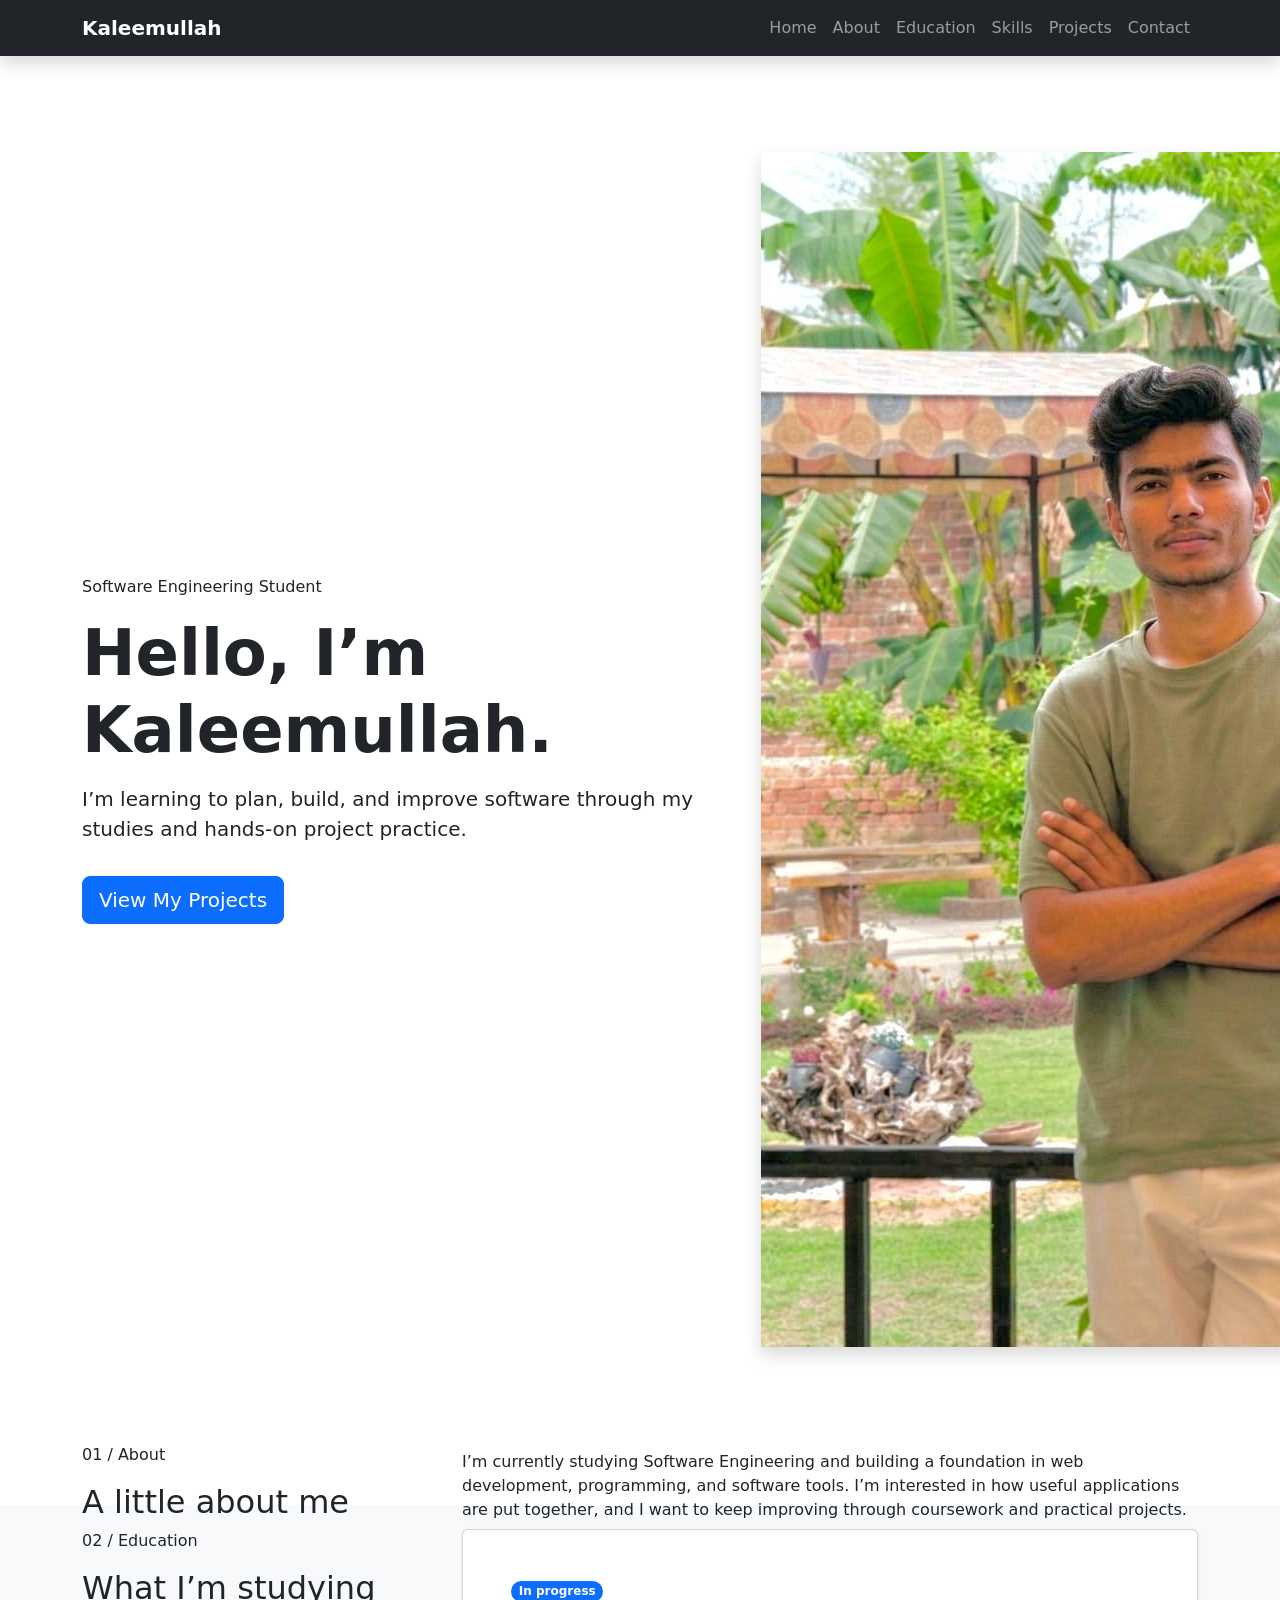
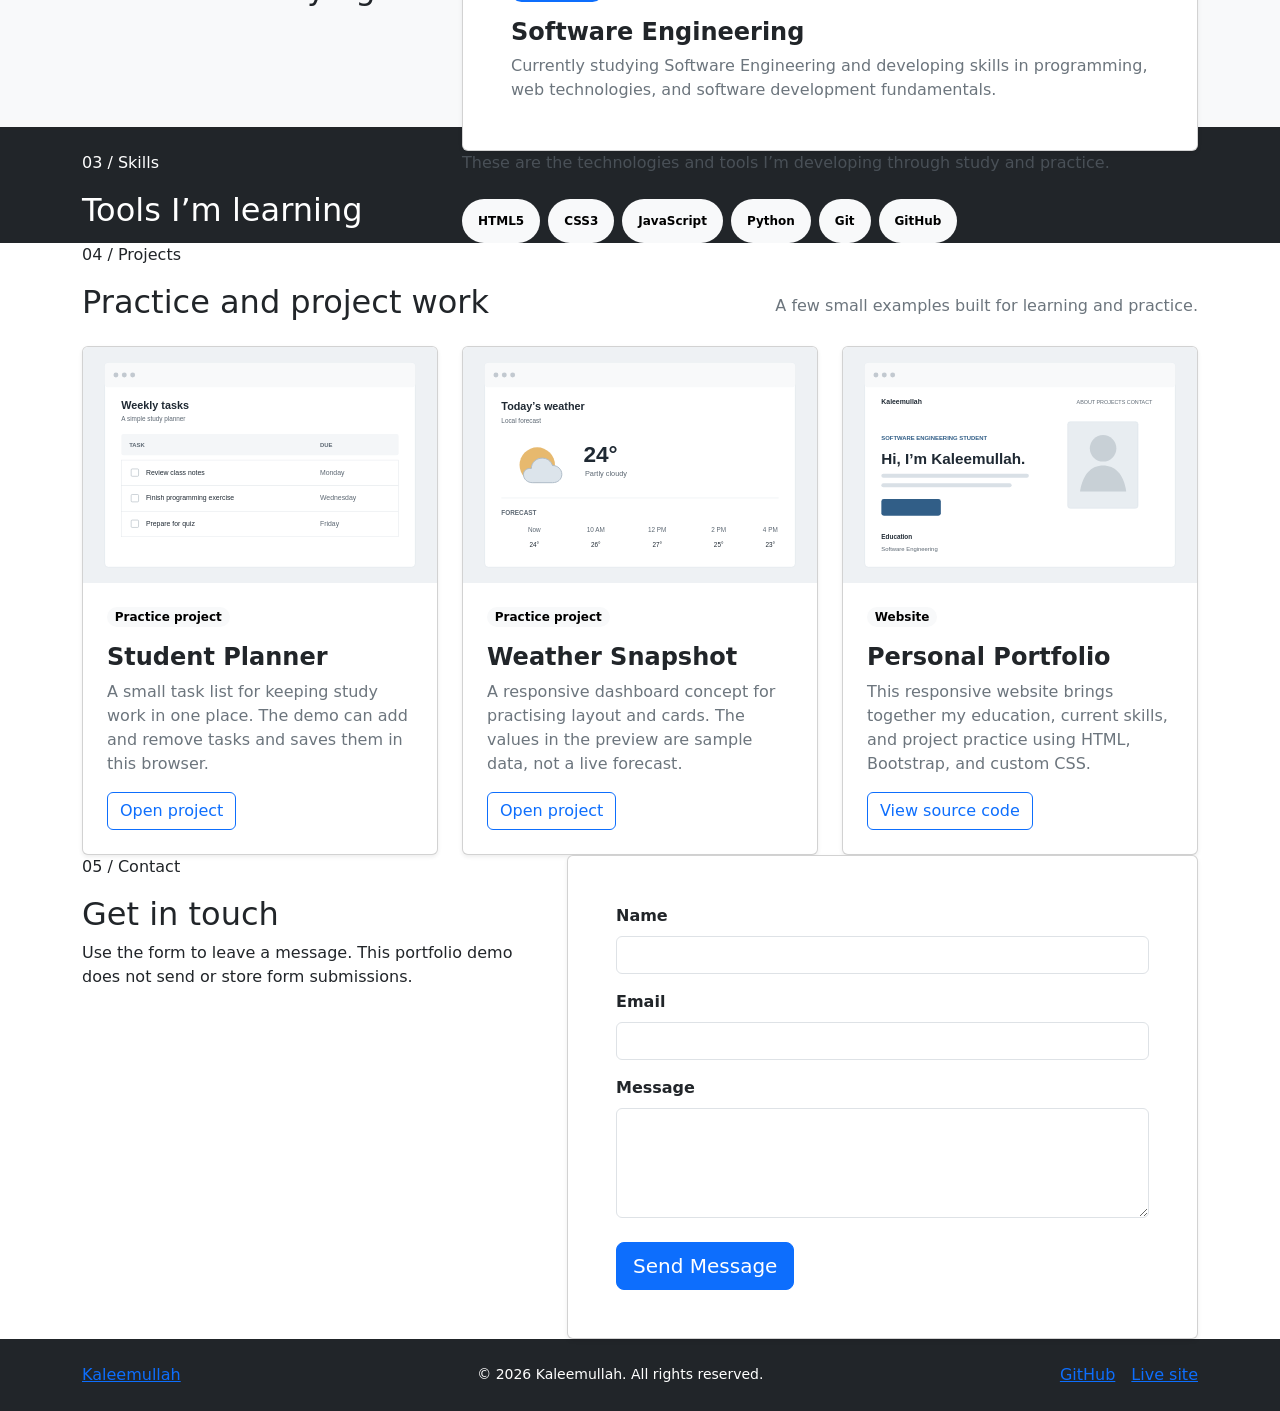
==== index.html @ e6ed37f3 "Add portfolio structure and personal project images" ====
<!doctype html>
<html lang="en">
<head>
  <meta charset="utf-8">
  <meta name="viewport" content="width=device-width, initial-scale=1">
  <meta name="theme-color" content="#101820">
  <meta name="description" content="Kaleemullah's personal portfolio as a Software Engineering student.">
  <title>Kaleemullah | Software Engineering Student</title>
  <link href="https://cdn.jsdelivr.net/npm/bootstrap@5.3.8/dist/css/bootstrap.min.css" rel="stylesheet" integrity="sha384-sRIl4kxILFvY47J16cr9ZwB07vP4J8+LH7qKQnuqkuIAvNWLzeN8tE5YBujZqJLB" crossorigin="anonymous">
  <link rel="stylesheet" href="style.css">
</head>
<body>
  <header id="home">
    <nav class="navbar navbar-expand-lg navbar-dark bg-dark sticky-top shadow" aria-label="Main navigation">
      <div class="container">
        <a class="navbar-brand fw-bold" href="#home">Kaleemullah</a>
        <button class="navbar-toggler" type="button" data-bs-toggle="collapse" data-bs-target="#portfolioNav" aria-controls="portfolioNav" aria-expanded="false" aria-label="Toggle navigation">
          <span class="navbar-toggler-icon"></span>
        </button>
        <div class="collapse navbar-collapse" id="portfolioNav">
          <ul class="navbar-nav ms-auto align-items-lg-center">
            <li class="nav-item"><a class="nav-link" href="#home">Home</a></li>
            <li class="nav-item"><a class="nav-link" href="#about">About</a></li>
            <li class="nav-item"><a class="nav-link" href="#education">Education</a></li>
            <li class="nav-item"><a class="nav-link" href="#skills">Skills</a></li>
            <li class="nav-item"><a class="nav-link" href="#projects">Projects</a></li>
            <li class="nav-item"><a class="nav-link" href="#contact">Contact</a></li>
          </ul>
        </div>
      </div>
    </nav>
  </header>

  <main>
    <section class="hero-section py-5">
      <div class="container py-lg-5">
        <div class="row align-items-center g-5">
          <div class="col-lg-7 order-2 order-lg-1">
            <p class="eyebrow mb-3">Software Engineering Student</p>
            <h1 class="display-3 fw-bold mb-3">Hello, I’m<br><span class="accent-text">Kaleemullah.</span></h1>
            <p class="lead hero-copy">I’m learning to plan, build, and improve software through my studies and hands-on project practice.</p>
            <a class="btn btn-primary btn-lg mt-3 hero-button" href="#projects">View My Projects</a>
          </div>
          <div class="col-lg-5 order-1 order-lg-2 text-center">
            <img class="profile-photo shadow" src="images/kaleemullah-profile.jpg" alt="Kaleemullah standing outdoors">
          </div>
        </div>
      </div>
    </section>

    <section class="page-section bg-white" id="about">
      <div class="container">
        <div class="row align-items-center g-4">
          <div class="col-lg-4">
            <p class="eyebrow">01 / About</p>
            <h2 class="section-title">A little about me</h2>
          </div>
          <div class="col-lg-8">
            <p class="section-copy mb-0">I’m currently studying Software Engineering and building a foundation in web development, programming, and software tools. I’m interested in how useful applications are put together, and I want to keep improving through coursework and practical projects.</p>
          </div>
        </div>
      </div>
    </section>

    <section class="page-section bg-light" id="education">
      <div class="container">
        <div class="row g-4 align-items-start">
          <div class="col-lg-4">
            <p class="eyebrow">02 / Education</p>
            <h2 class="section-title">What I’m studying</h2>
          </div>
          <div class="col-lg-8">
            <article class="card info-card shadow-sm">
              <div class="card-body p-4 p-md-5">
                <span class="badge rounded-pill text-bg-primary mb-3">In progress</span>
                <h3 class="h4 fw-bold">Software Engineering</h3>
                <p class="text-secondary mb-0">Currently studying Software Engineering and developing skills in programming, web technologies, and software development fundamentals.</p>
              </div>
            </article>
          </div>
        </div>
      </div>
    </section>

    <section class="page-section bg-dark text-white" id="skills">
      <div class="container">
        <div class="row g-4">
          <div class="col-lg-4">
            <p class="eyebrow">03 / Skills</p>
            <h2 class="section-title">Tools I’m learning</h2>
          </div>
          <div class="col-lg-8">
            <p class="section-copy text-light-emphasis mb-4">These are the technologies and tools I’m developing through study and practice.</p>
            <div class="d-flex flex-wrap gap-2 skill-list" aria-label="Technical skills">
              <span class="badge rounded-pill text-bg-light p-3">HTML5</span>
              <span class="badge rounded-pill text-bg-light p-3">CSS3</span>
              <span class="badge rounded-pill text-bg-light p-3">JavaScript</span>
              <span class="badge rounded-pill text-bg-light p-3">Python</span>
              <span class="badge rounded-pill text-bg-light p-3">Git</span>
              <span class="badge rounded-pill text-bg-light p-3">GitHub</span>
            </div>
          </div>
        </div>
      </div>
    </section>

    <section class="page-section bg-white" id="projects">
      <div class="container">
        <div class="d-flex flex-column flex-md-row justify-content-between align-items-md-end gap-3 mb-4">
          <div>
            <p class="eyebrow">04 / Projects</p>
            <h2 class="section-title mb-0">Practice and project work</h2>
          </div>
          <p class="text-secondary mb-1">A few small examples built for learning and practice.</p>
        </div>
        <div class="row g-4">
          <div class="col-md-6 col-lg-4">
            <article class="card project-card h-100 shadow-sm">
              <img src="images/project-planner.svg" class="card-img-top project-image" alt="Illustration of a student task planner">
              <div class="card-body d-flex flex-column p-4">
                <span class="badge rounded-pill text-bg-light align-self-start mb-3">Practice project</span>
                <h3 class="h4 card-title fw-bold">Student Planner</h3>
                <p class="card-text text-secondary">A small task list for keeping study work in one place. The demo can add and remove tasks and saves them in this browser.</p>
                <a class="btn btn-outline-primary mt-auto align-self-start" href="projects/student-planner.html">Open project</a>
              </div>
            </article>
          </div>
          <div class="col-md-6 col-lg-4">
            <article class="card project-card h-100 shadow-sm">
              <img src="images/project-weather.svg" class="card-img-top project-image" alt="Illustration of a weather dashboard">
              <div class="card-body d-flex flex-column p-4">
                <span class="badge rounded-pill text-bg-light align-self-start mb-3">Practice project</span>
                <h3 class="h4 card-title fw-bold">Weather Snapshot</h3>
                <p class="card-text text-secondary">A responsive dashboard concept for practising layout and cards. The values in the preview are sample data, not a live forecast.</p>
                <a class="btn btn-outline-primary mt-auto align-self-start" href="projects/weather-snapshot.html">Open project</a>
              </div>
            </article>
          </div>
          <div class="col-md-6 col-lg-4">
            <article class="card project-card h-100 shadow-sm">
              <img src="images/project-portfolio.svg" class="card-img-top project-image" alt="Illustration of a portfolio website">
              <div class="card-body d-flex flex-column p-4">
                <span class="badge rounded-pill text-bg-light align-self-start mb-3">Website</span>
                <h3 class="h4 card-title fw-bold">Personal Portfolio</h3>
                <p class="card-text text-secondary">This responsive website brings together my education, current skills, and project practice using HTML, Bootstrap, and custom CSS.</p>
                <a class="btn btn-outline-primary mt-auto align-self-start" href="https://github.com/KU490-rana/my-portfolio" target="_blank" rel="noopener">View source code</a>
              </div>
            </article>
          </div>
        </div>
      </div>
    </section>

    <section class="page-section contact-section" id="contact">
      <div class="container">
        <div class="row g-5">
          <div class="col-lg-5">
            <p class="eyebrow">05 / Contact</p>
            <h2 class="section-title">Get in touch</h2>
            <p class="section-copy">Use the form to leave a message. This portfolio demo does not send or store form submissions.</p>
          </div>
          <div class="col-lg-7">
            <form id="contact-form" class="card contact-card shadow-sm p-4 p-md-5">
              <div class="mb-3">
                <label class="form-label fw-semibold" for="contact-name">Name</label>
                <input class="form-control" type="text" id="contact-name" name="name" autocomplete="name" required>
              </div>
              <div class="mb-3">
                <label class="form-label fw-semibold" for="contact-email">Email</label>
                <input class="form-control" type="email" id="contact-email" name="email" autocomplete="email" required>
              </div>
              <div class="mb-4">
                <label class="form-label fw-semibold" for="contact-message">Message</label>
                <textarea class="form-control" id="contact-message" name="message" rows="4" required></textarea>
              </div>
              <div class="alert alert-success d-none mb-3" id="form-feedback" role="status">Thanks. This demo form does not send messages yet.</div>
              <button class="btn btn-primary btn-lg align-self-start" type="submit">Send Message</button>
            </form>
          </div>
        </div>
      </div>
    </section>
  </main>

  <footer class="site-footer py-4 bg-dark text-white">
    <div class="container d-flex flex-column flex-md-row justify-content-between align-items-center gap-3">
      <a class="footer-brand" href="#home">Kaleemullah</a>
      <p class="small mb-0">© 2026 Kaleemullah. All rights reserved.</p>
      <div class="d-flex gap-3">
        <a href="https://github.com/KU490-rana/my-portfolio" target="_blank" rel="noopener">GitHub</a>
        <a href="https://portfolio-fawn-rho-63.vercel.app/" target="_blank" rel="noopener">Live site</a>
      </div>
    </div>
  </footer>

  <script src="https://cdn.jsdelivr.net/npm/bootstrap@5.3.8/dist/js/bootstrap.bundle.min.js" integrity="sha384-FKyoEForCGlyvwx9Hj09JcYn3nv7wiPVlz7YYwJrWVcXK/BmnVDxM+D2scQbITxI" crossorigin="anonymous"></script>
  <script src="script.js" defer></script>
</body>
</html>
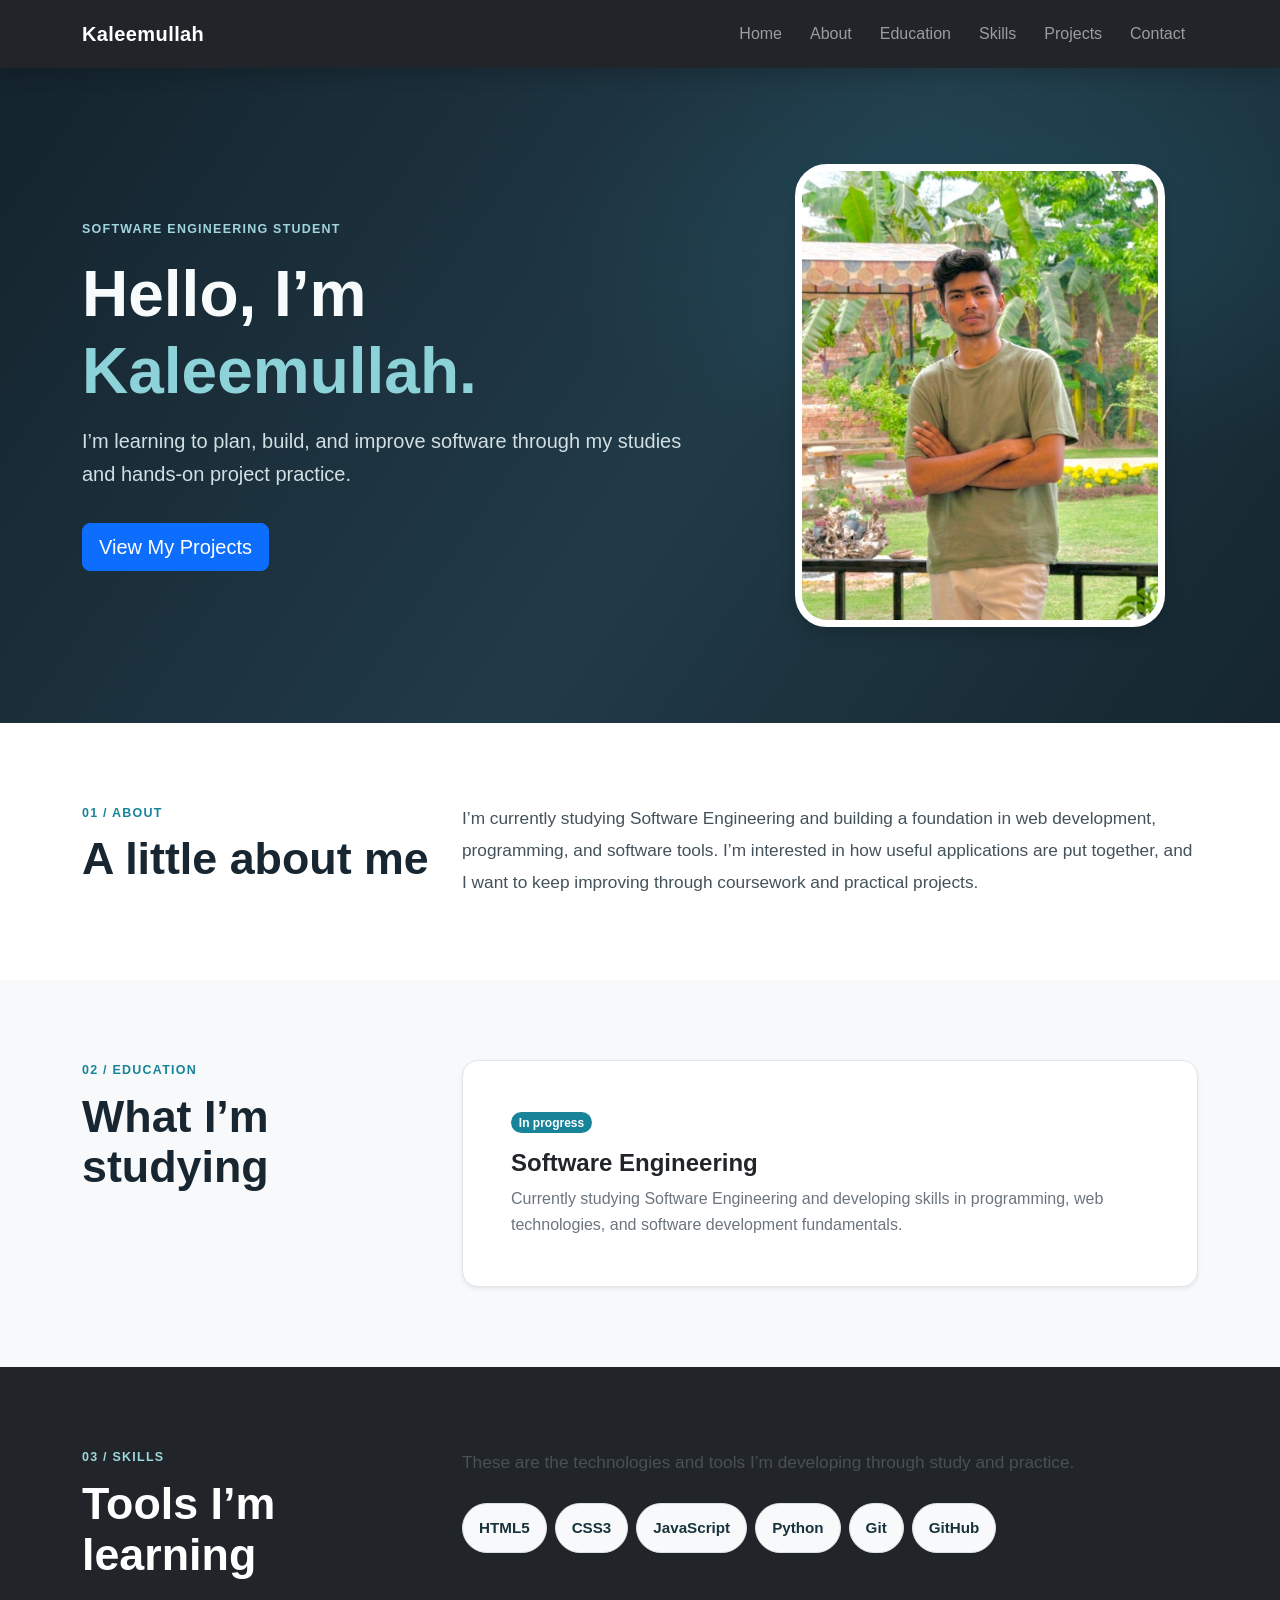
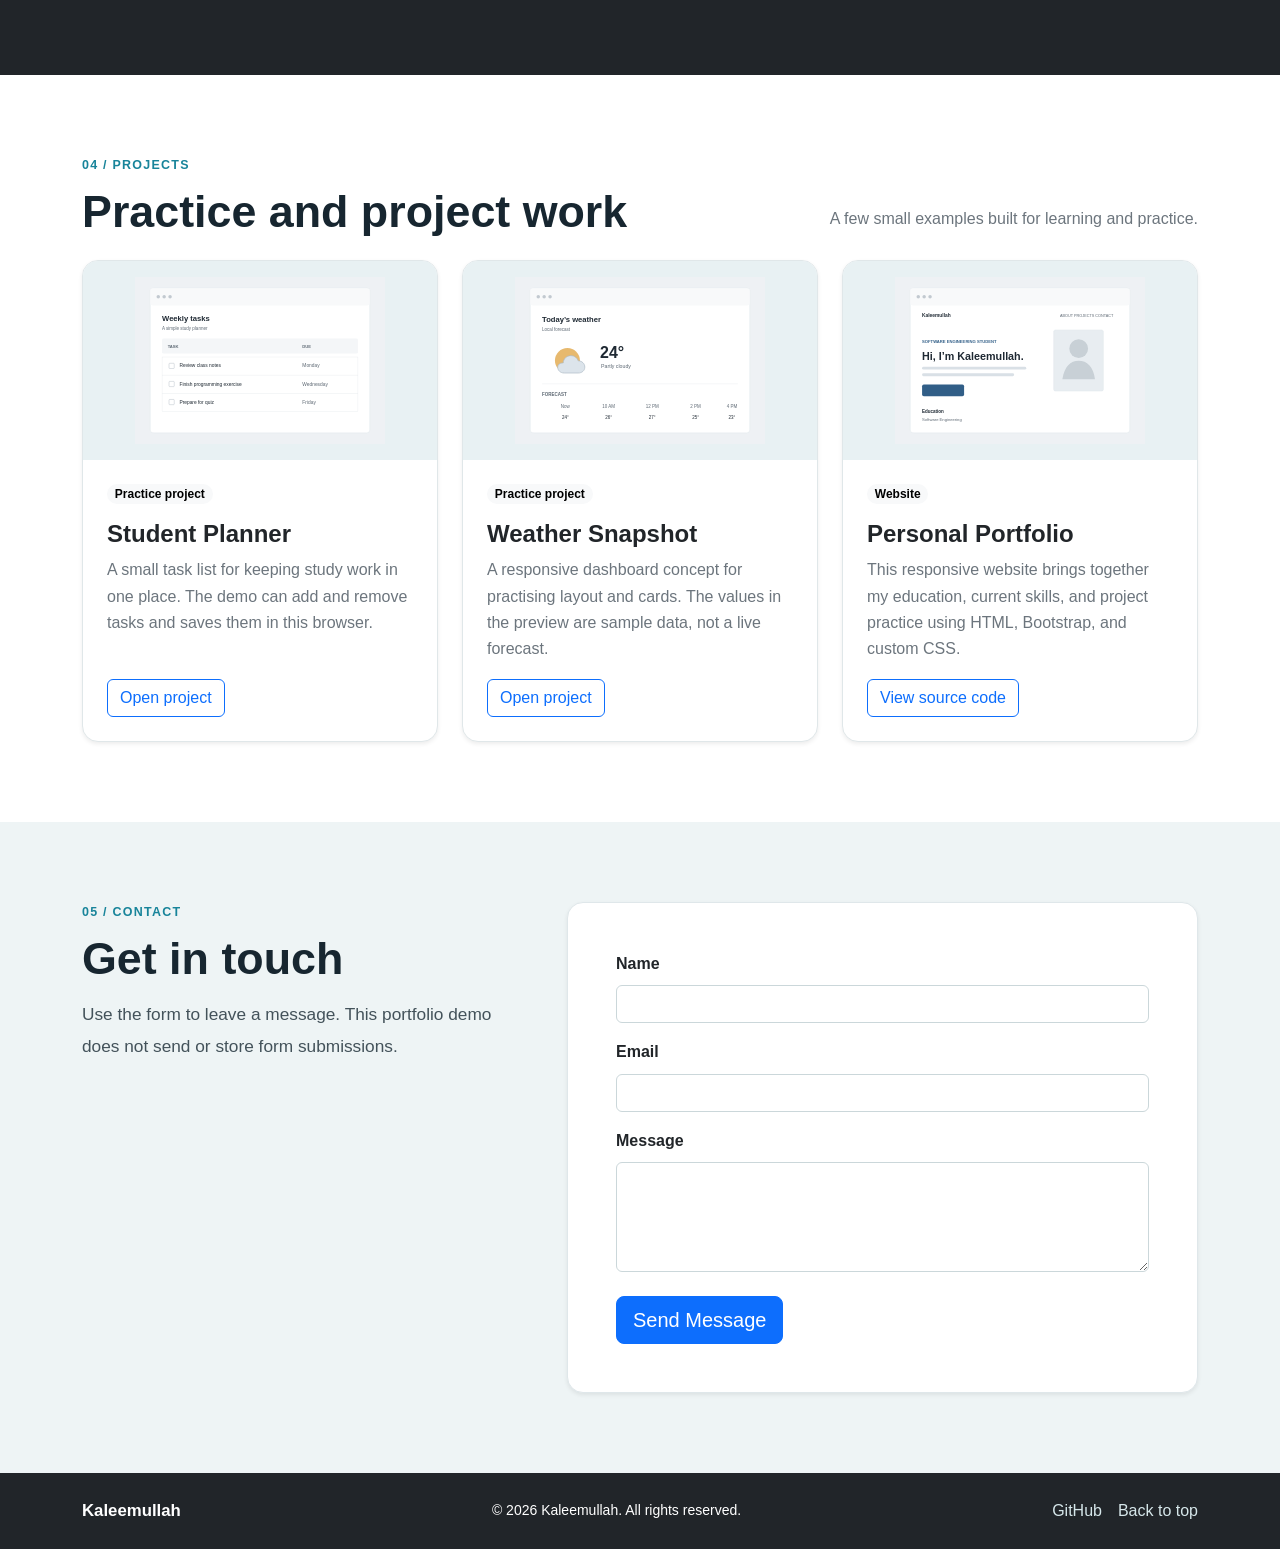
==== commit a34da2c1: "Keep footer navigation within the portfolio" ====
--- a/index.html
+++ b/index.html
@@ -188,7 +188,7 @@
       <p class="small mb-0">© 2026 Kaleemullah. All rights reserved.</p>
       <div class="d-flex gap-3">
         <a href="https://github.com/KU490-rana/my-portfolio" target="_blank" rel="noopener">GitHub</a>
-        <a href="https://portfolio-fawn-rho-63.vercel.app/" target="_blank" rel="noopener">Live site</a>
+        <a href="#home">Back to top</a>
       </div>
     </div>
   </footer>
--- a/style.css
+++ b/style.css
@@ -0,0 +1,247 @@
+:root {
+  --ink: #172630;
+  --muted: #65737c;
+  --accent: #18849a;
+  --accent-dark: #116879;
+  --bs-primary: #18849a;
+  --bs-primary-rgb: 24, 132, 154;
+}
+
+* {
+  box-sizing: border-box;
+}
+
+html {
+  scroll-behavior: smooth;
+  scroll-padding-top: 76px;
+}
+
+body {
+  margin: 0;
+  color: var(--ink);
+  background: #fff;
+  font-family: Arial, Helvetica, sans-serif;
+  line-height: 1.65;
+}
+
+section {
+  scroll-margin-top: 76px;
+}
+
+.navbar {
+  min-height: 68px;
+}
+
+.navbar-brand {
+  letter-spacing: .02em;
+}
+
+.nav-link {
+  margin-left: .15rem;
+  padding-inline: .8rem !important;
+  border-radius: .45rem;
+  transition: color .2s ease, background-color .2s ease;
+}
+
+.nav-link:hover,
+.nav-link:focus-visible {
+  color: #fff !important;
+  background-color: #ffffff18;
+}
+
+.hero-section {
+  min-height: 560px;
+  display: flex;
+  align-items: center;
+  color: #f8fbfc;
+  background:
+    radial-gradient(ellipse at 80% 25%, #24647754 0, transparent 34%),
+    linear-gradient(125deg, #14232d, #213b48 55%, #15262f);
+}
+
+.hero-section .container {
+  position: relative;
+}
+
+.eyebrow {
+  margin-bottom: .65rem;
+  color: var(--accent);
+  font-size: .78rem;
+  font-weight: 700;
+  letter-spacing: .1em;
+  text-transform: uppercase;
+}
+
+.hero-section .eyebrow {
+  color: #a1d5de;
+}
+
+.accent-text {
+  color: #8dd1d9;
+}
+
+.hero-copy {
+  max-width: 600px;
+  color: #d2dfe3;
+}
+
+.profile-photo {
+  width: min(100%, 370px);
+  aspect-ratio: 4 / 5;
+  border: 7px solid #ffffff;
+  border-radius: 2rem;
+  background: #f1f4f4;
+  object-fit: cover;
+  object-position: center 25%;
+  transition: transform .25s ease, box-shadow .25s ease;
+}
+
+.profile-photo:hover {
+  transform: translateY(-4px) rotate(.5deg);
+  box-shadow: 0 1.5rem 3rem #0005 !important;
+}
+
+.hero-button,
+.btn-outline-primary {
+  transition: transform .2s ease, background-color .2s ease, box-shadow .2s ease;
+}
+
+.hero-button:hover,
+.btn-outline-primary:hover {
+  transform: translateY(-2px);
+  box-shadow: 0 .5rem 1.2rem #0b58634a;
+}
+
+.page-section {
+  padding: 5rem 0;
+}
+
+.section-title {
+  margin-bottom: 1rem;
+  color: var(--ink);
+  font-size: clamp(2rem, 4vw, 2.8rem);
+  font-weight: 700;
+  line-height: 1.12;
+}
+
+.section-copy {
+  color: #43525a;
+  font-size: 1.08rem;
+  line-height: 1.85;
+}
+
+.info-card,
+.contact-card {
+  border: 1px solid #dfe7ea;
+  border-radius: 1rem;
+}
+
+.skill-list .badge {
+  color: #19333d !important;
+  font-size: .95rem;
+  font-weight: 600;
+  border: 1px solid #d7e2e5;
+}
+
+#skills .section-title {
+  color: #fff;
+}
+
+#skills .eyebrow {
+  color: #9dd7df;
+}
+
+.project-card {
+  overflow: hidden;
+  border: 1px solid #e0e7e9;
+  border-radius: 1rem;
+  transition: transform .22s ease, box-shadow .22s ease, border-color .22s ease;
+}
+
+.project-card:hover {
+  transform: translateY(-5px);
+  border-color: #b8dce2;
+  box-shadow: 0 1rem 2rem #213b481a !important;
+}
+
+.project-image {
+  width: 100%;
+  aspect-ratio: 16 / 9;
+  padding: 1rem;
+  background: #e8f1f3;
+  object-fit: contain;
+}
+
+.contact-section {
+  background: #eef4f5;
+}
+
+.contact-card {
+  background: #fff;
+}
+
+.form-control {
+  border-color: #cbd7da;
+}
+
+.form-control:focus {
+  border-color: #54a8b5;
+  box-shadow: 0 0 0 .2rem #18849a26;
+}
+
+.site-footer a {
+  color: #d6e7ea;
+  text-decoration: none;
+  transition: color .2s ease;
+}
+
+.site-footer a:hover {
+  color: #8dd1d9;
+}
+
+.footer-brand {
+  color: #fff !important;
+  font-size: 1.05rem;
+  font-weight: 700;
+}
+
+.project-page {
+  min-height: 100vh;
+  background: #f3f6f7;
+}
+
+.project-preview {
+  border: 1px solid #dce5e8;
+  border-radius: 1rem;
+  background: #fff;
+}
+
+@media (max-width: 767.98px) {
+  .hero-section {
+    min-height: auto;
+    text-align: center;
+  }
+
+  .profile-photo {
+    width: min(82vw, 320px);
+  }
+
+  .page-section {
+    padding: 3.5rem 0;
+  }
+
+  .hero-section .display-3 {
+    font-size: clamp(2.8rem, 13vw, 4.4rem);
+  }
+}
+
+@media (prefers-reduced-motion: reduce) {
+  *,
+  *::before,
+  *::after {
+    scroll-behavior: auto !important;
+    transition-duration: .01ms !important;
+    animation-duration: .01ms !important;
+    animation-iteration-count: 1 !important;
+  }
+}
